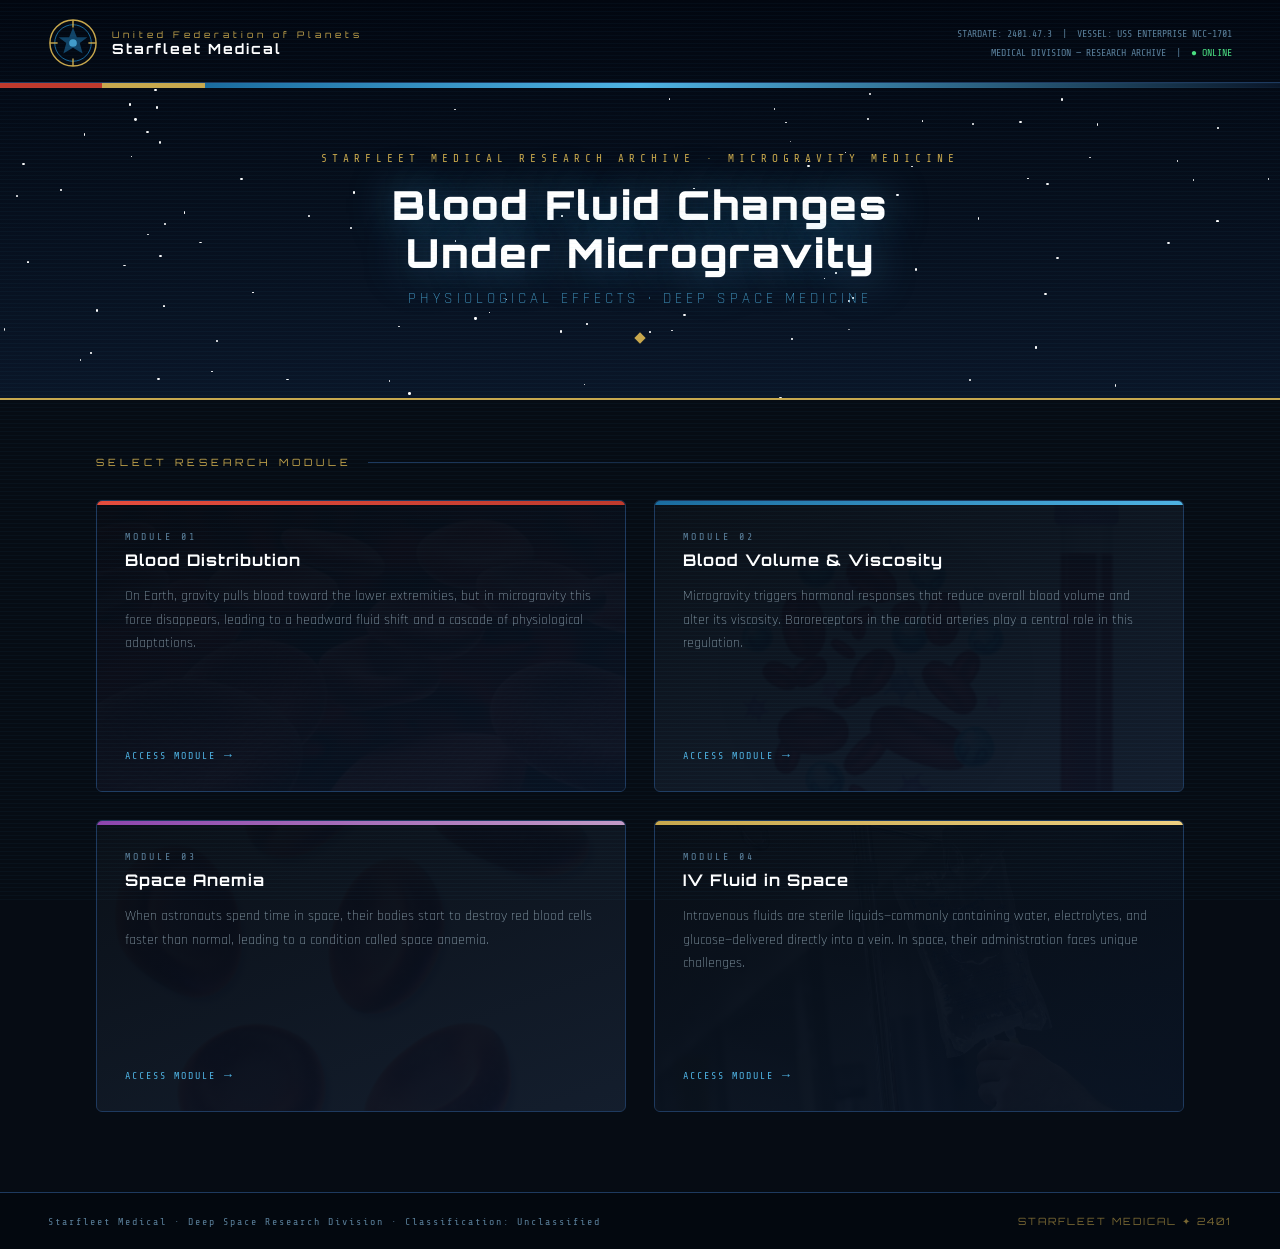
==== index.html @ 29481ea7 "Add files via upload" ====
<!DOCTYPE html>
<html lang="en">
<head>
<meta charset="UTF-8"/>
<meta name="viewport" content="width=device-width, initial-scale=1.0"/>
<title>Blood Fluid Changes in Microgravity — STARFLEET MEDICAL</title>
<link href="https://fonts.googleapis.com/css2?family=Orbitron:wght@400;600;700;900&family=Rajdhani:wght@300;400;500;600&family=Share+Tech+Mono&display=swap" rel="stylesheet"/>
<style>
  :root {
    --trek-gold:#c9a84c; --trek-blue:#1a6b9e; --trek-ltblue:#4fb3e3;
    --trek-red:#c0392b; --trek-bg:#060c14; --trek-panel:#0a1628;
    --trek-border:#1e3a5f; --trek-text:#cce8f7; --trek-muted:#5a7f9a;
    --scan-line:rgba(79,179,227,0.04);
  }
  *{margin:0;padding:0;box-sizing:border-box;}
  body{background:var(--trek-bg);color:var(--trek-text);font-family:'Rajdhani',sans-serif;min-height:100vh;overflow-x:hidden;}
  body::before{content:'';position:fixed;inset:0;background:repeating-linear-gradient(0deg,var(--scan-line) 0px,var(--scan-line) 1px,transparent 1px,transparent 4px);pointer-events:none;z-index:9999;}

  /* HEADER */
  header{background:linear-gradient(180deg,#020710 0%,var(--trek-panel) 100%);border-bottom:2px solid var(--trek-gold);}
  .header-top{display:flex;align-items:center;justify-content:space-between;padding:18px 48px 14px;border-bottom:1px solid var(--trek-border);}
  .starfleet-badge{display:flex;align-items:center;gap:14px;}
  .badge-emblem{width:50px;height:50px;}
  .badge-text{display:flex;flex-direction:column;}
  .badge-text span:first-child{font-family:'Orbitron',monospace;font-size:9px;letter-spacing:4px;color:var(--trek-gold);}
  .badge-text span:last-child{font-family:'Orbitron',monospace;font-size:14px;font-weight:700;letter-spacing:2px;color:#fff;}
  .header-right{font-family:'Share Tech Mono',monospace;font-size:10px;color:var(--trek-muted);text-align:right;line-height:1.9;}
  .status{color:#4ade80;}
  .lcars-bar{height:5px;background:linear-gradient(90deg,var(--trek-red) 0%,var(--trek-red) 8%,var(--trek-gold) 8%,var(--trek-gold) 16%,var(--trek-blue) 16%,var(--trek-ltblue) 50%,var(--trek-panel) 100%);}

  /* HERO */
  .hero{position:relative;padding:64px 48px 56px;text-align:center;overflow:hidden;min-height:230px;display:flex;flex-direction:column;align-items:center;justify-content:center;}
  .stars{position:absolute;inset:0;overflow:hidden;pointer-events:none;}
  .stars span{position:absolute;border-radius:50%;background:#fff;animation:twinkle 3s infinite alternate;}
  @keyframes twinkle{0%{opacity:.12}100%{opacity:.8}}
  .hero-label{font-family:'Share Tech Mono',monospace;font-size:11px;letter-spacing:5px;color:var(--trek-gold);text-transform:uppercase;margin-bottom:16px;animation:fadeUp .9s ease both;}
  .hero-title{font-family:'Orbitron',monospace;font-size:clamp(22px,3.2vw,40px);font-weight:900;color:#fff;letter-spacing:2px;line-height:1.2;text-shadow:0 0 40px rgba(79,179,227,.5);margin-bottom:12px;animation:fadeUp 1.1s ease both;}
  .hero-sub{font-size:15px;letter-spacing:4px;color:var(--trek-ltblue);text-transform:uppercase;font-weight:300;animation:fadeUp 1.3s ease both;}
  .divider{display:flex;align-items:center;gap:16px;margin:26px auto 0;max-width:500px;animation:fadeUp 1.5s ease both;}
  .divider::before{content:'';flex:1;height:1px;background:linear-gradient(90deg,transparent,var(--trek-gold));}
  .divider::after{content:'';flex:1;height:1px;background:linear-gradient(270deg,transparent,var(--trek-gold));}
  .divider-diamond{width:8px;height:8px;background:var(--trek-gold);transform:rotate(45deg);}
  @keyframes fadeUp{from{opacity:0;transform:translateY(16px)}to{opacity:1;transform:translateY(0)}}

  /* MAIN */
  main{max-width:1160px;margin:56px auto 80px;padding:0 36px;}

  .section-heading{font-family:'Orbitron',monospace;font-size:10px;letter-spacing:4px;color:var(--trek-gold);text-transform:uppercase;margin-bottom:32px;display:flex;align-items:center;gap:16px;}
  .section-heading::after{content:'';flex:1;height:1px;background:linear-gradient(90deg,var(--trek-border),transparent);}

  /* MODULE GRID */
  .module-grid{display:grid;grid-template-columns:repeat(2,1fr);gap:28px;}

  .module-card{display:block;text-decoration:none;position:relative;border-radius:6px;overflow:hidden;border:1px solid var(--trek-border);min-height:290px;transition:border-color .3s,transform .3s,box-shadow .3s;cursor:pointer;}
  .module-card:hover{border-color:var(--trek-ltblue);transform:translateY(-4px);box-shadow:0 14px 50px rgba(79,179,227,.18);}

  /* bg image — semi-transparent */
  .card-bg{position:absolute;inset:0;background-size:cover;background-position:center;opacity:0.18;transition:opacity .35s;z-index:0;}
  .module-card:hover .card-bg{opacity:0.28;}

  /* dark gradient so text stays readable */
  .card-overlay{position:absolute;inset:0;background:linear-gradient(160deg,rgba(6,12,20,.9) 0%,rgba(10,22,40,.76) 100%);z-index:1;}

  /* top accent line */
  .card-accent{position:absolute;top:0;left:0;right:0;height:4px;z-index:2;}
  .accent-1{background:linear-gradient(90deg,#e74c3c,#c0392b);}
  .accent-2{background:linear-gradient(90deg,#1a6b9e,#4fb3e3);}
  .accent-3{background:linear-gradient(90deg,#8e44ad,#c49bc7);}
  .accent-4{background:linear-gradient(90deg,#c9a84c,#f0d080);}

  .card-content{position:relative;z-index:3;padding:30px 28px 28px;display:flex;flex-direction:column;min-height:290px;justify-content:space-between;}

  .card-num{font-family:'Share Tech Mono',monospace;font-size:10px;letter-spacing:3px;color:var(--trek-muted);margin-bottom:8px;}
  .card-title{font-family:'Orbitron',monospace;font-size:16px;font-weight:700;color:#fff;letter-spacing:1px;line-height:1.3;margin-bottom:14px;}
  .card-desc{font-size:14px;line-height:1.7;color:rgba(204,232,247,.75);font-weight:300;flex:1;}

  .card-cta{display:flex;align-items:center;gap:8px;margin-top:22px;font-family:'Share Tech Mono',monospace;font-size:10px;letter-spacing:2px;color:var(--trek-ltblue);text-transform:uppercase;transition:gap .2s;}
  .card-cta::after{content:'→';font-size:13px;transition:transform .2s;}
  .module-card:hover .card-cta{gap:12px;}
  .module-card:hover .card-cta::after{transform:translateX(4px);}

  /* FOOTER */
  footer{border-top:1px solid var(--trek-border);background:#03080f;padding:22px 48px;display:flex;justify-content:space-between;align-items:center;}
  footer .left{font-family:'Share Tech Mono',monospace;font-size:10px;letter-spacing:2px;color:var(--trek-muted);}
  footer .right{font-family:'Orbitron',monospace;font-size:10px;letter-spacing:2px;color:var(--trek-gold);opacity:.6;}
</style>
</head>
<body>

<header>
  <div class="header-top">
    <div class="starfleet-badge">
      <svg class="badge-emblem" viewBox="0 0 52 52" fill="none">
        <circle cx="26" cy="26" r="24" stroke="#c9a84c" stroke-width="1.5"/>
        <circle cx="26" cy="26" r="19" stroke="#1a6b9e" stroke-width="1"/>
        <path d="M26 10 L30 20 L41 20 L33 26 L36 37 L26 31 L16 37 L19 26 L11 20 L22 20 Z" fill="#1a6b9e" opacity="0.6"/>
        <circle cx="26" cy="26" r="4" fill="#4fb3e3" opacity="0.8"/>
        <line x1="26" y1="2" x2="26" y2="10" stroke="#c9a84c" stroke-width="1.5"/>
        <line x1="26" y1="42" x2="26" y2="50" stroke="#c9a84c" stroke-width="1.5"/>
        <line x1="2" y1="26" x2="10" y2="26" stroke="#c9a84c" stroke-width="1.5"/>
        <line x1="42" y1="26" x2="50" y2="26" stroke="#c9a84c" stroke-width="1.5"/>
      </svg>
      <div class="badge-text">
        <span>United Federation of Planets</span>
        <span>Starfleet Medical</span>
      </div>
    </div>
    <div class="header-right">
      <div>STARDATE: 2401.47.3 &nbsp;|&nbsp; VESSEL: USS ENTERPRISE NCC-1701</div>
      <div>MEDICAL DIVISION — RESEARCH ARCHIVE &nbsp;|&nbsp; <span class="status">● ONLINE</span></div>
    </div>
  </div>
  <div class="lcars-bar"></div>

  <div class="hero">
    <div class="stars" id="stars"></div>
    <div class="hero-label">Starfleet Medical Research Archive · Microgravity Medicine</div>
    <h1 class="hero-title">Blood Fluid Changes<br>Under Microgravity</h1>
    <div class="hero-sub">Physiological Effects · Deep Space Medicine</div>
    <div class="divider"><div class="divider-diamond"></div></div>
  </div>
</header>

<main>
  <div class="section-heading">Select Research Module</div>

  <div class="module-grid">

    <a href="blood-distribution.html" class="module-card">
      <div class="card-bg" style="background-image:url('img1.jpeg');"></div>
      <div class="card-overlay"></div>
      <div class="card-accent accent-1"></div>
      <div class="card-content">
        <div>
          <div class="card-num">MODULE 01</div>
          <div class="card-title">Blood Distribution</div>
          <div class="card-desc">On Earth, gravity pulls blood toward the lower extremities, but in microgravity this force disappears, leading to a headward fluid shift and a cascade of physiological adaptations.</div>
        </div>
        <div class="card-cta">Access Module</div>
      </div>
    </a>

    <a href="blood-volume.html" class="module-card">
      <div class="card-bg" style="background-image:url('img2.png');"></div>
      <div class="card-overlay"></div>
      <div class="card-accent accent-2"></div>
      <div class="card-content">
        <div>
          <div class="card-num">MODULE 02</div>
          <div class="card-title">Blood Volume &amp; Viscosity</div>
          <div class="card-desc">Microgravity triggers hormonal responses that reduce overall blood volume and alter its viscosity. Baroreceptors in the carotid arteries play a central role in this regulation.</div>
        </div>
        <div class="card-cta">Access Module</div>
      </div>
    </a>

    <a href="space-anemia.html" class="module-card">
      <div class="card-bg" style="background-image:url('img4.png');"></div>
      <div class="card-overlay"></div>
      <div class="card-accent accent-3"></div>
      <div class="card-content">
        <div>
          <div class="card-num">MODULE 03</div>
          <div class="card-title">Space Anemia</div>
          <div class="card-desc">When astronauts spend time in space, their bodies start to destroy red blood cells faster than normal, leading to a condition called space anaemia.</div>
        </div>
        <div class="card-cta">Access Module</div>
      </div>
    </a>

    <a href="iv-fluid.html" class="module-card">
      <div class="card-bg" style="background-image:url('img5.jpeg');"></div>
      <div class="card-overlay"></div>
      <div class="card-accent accent-4"></div>
      <div class="card-content">
        <div>
          <div class="card-num">MODULE 04</div>
          <div class="card-title">IV Fluid in Space</div>
          <div class="card-desc">Intravenous fluids are sterile liquids—commonly containing water, electrolytes, and glucose—delivered directly into a vein. In space, their administration faces unique challenges.</div>
        </div>
        <div class="card-cta">Access Module</div>
      </div>
    </a>

  </div>
</main>

<footer>
  <div class="left">Starfleet Medical · Deep Space Research Division · Classification: Unclassified</div>
  <div class="right">STARFLEET MEDICAL ✦ 2401</div>
</footer>

<script>
  const c = document.getElementById('stars');
  for(let i=0;i<90;i++){
    const s=document.createElement('span');
    s.style.cssText=`left:${Math.random()*100}%;top:${Math.random()*100}%;width:${Math.random()*2+1}px;height:${Math.random()*2+1}px;animation-delay:${Math.random()*3}s;animation-duration:${Math.random()*3+2}s`;
    c.appendChild(s);
  }
</script>
</body>
</html>
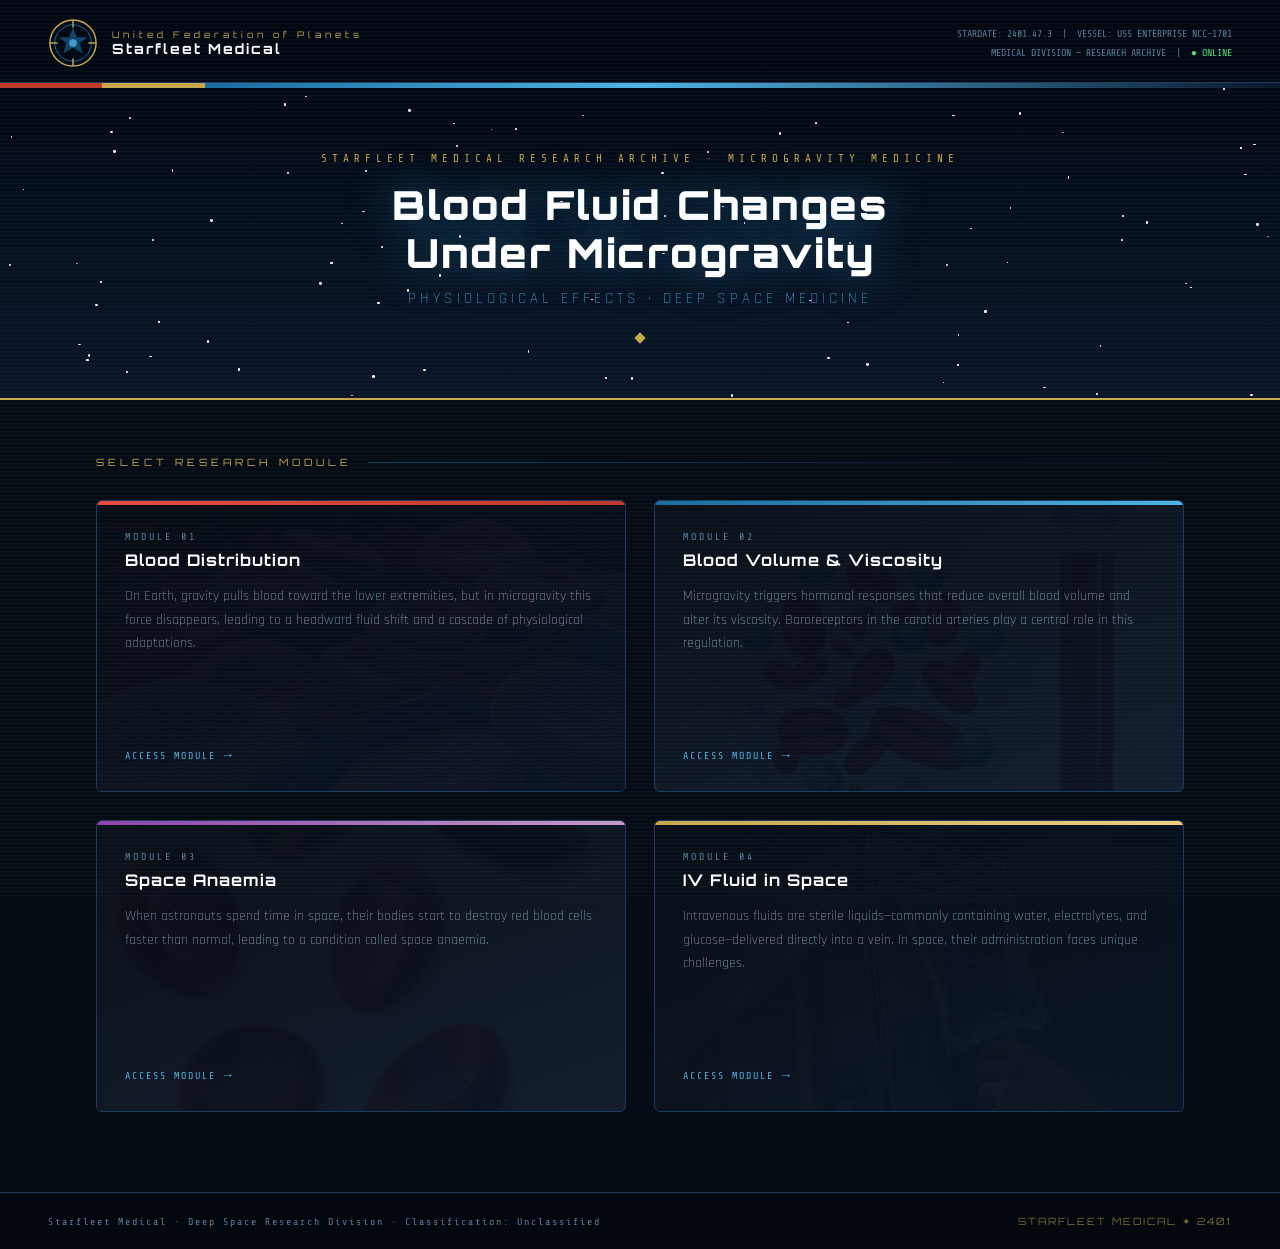
==== commit e9bf458a: "Update index.html change speeling of Anaemia" ====
--- a/index.html
+++ b/index.html
@@ -161,7 +161,7 @@
       <div class="card-content">
         <div>
           <div class="card-num">MODULE 03</div>
-          <div class="card-title">Space Anemia</div>
+          <div class="card-title">Space Anaemia</div>
           <div class="card-desc">When astronauts spend time in space, their bodies start to destroy red blood cells faster than normal, leading to a condition called space anaemia.</div>
         </div>
         <div class="card-cta">Access Module</div>
